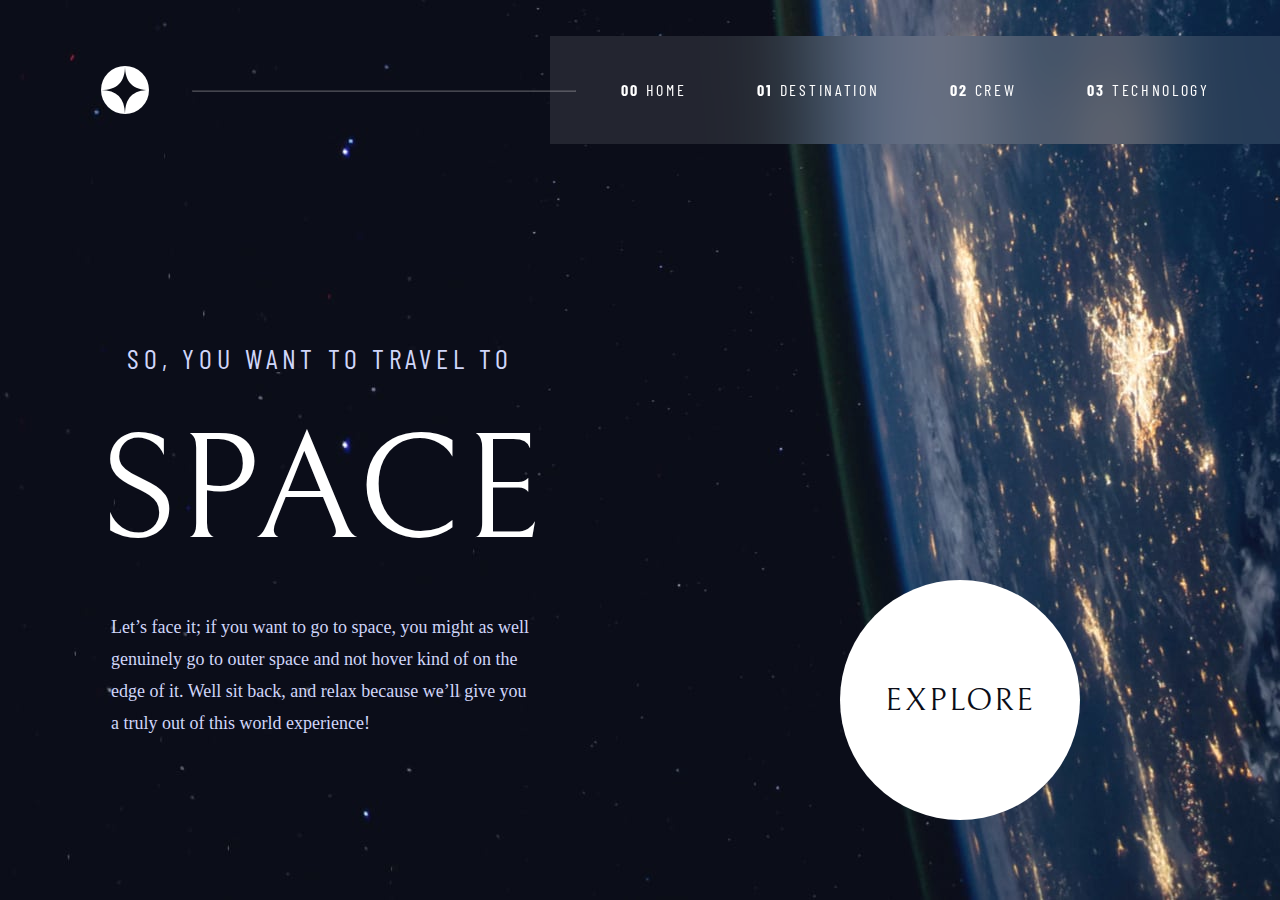
==== HTML/index.html @ 708c12c9 "Version 1 du projet" ====
<!DOCTYPE html>
<html lang="en">
<head>
  <meta charset="UTF-8">
  <meta name="viewport" content="width=device-width, initial-scale=1.0">

  <link rel="preconnect" href="https://fonts.googleapis.com">
  <link rel="preconnect" href="https://fonts.gstatic.com" crossorigin>
  <link href="https://fonts.googleapis.com/css2?family=Barlow+Condensed&display=swap" rel="stylesheet">
  <link rel="icon" type="image/png" sizes="32x32" href="../assets/favicon-32x32.png">
  <link rel="stylesheet" href="../CSS/style.css">
  <link rel="preconnect" href="https://fonts.googleapis.com">
  <link rel="preconnect" href="https://fonts.gstatic.com" crossorigin>
  <link href="https://fonts.googleapis.com/css2?family=Bellefair&display=swap" rel="stylesheet">

  
  <title>Frontend Mentor | Space tourism website</title>
</head>
<body class="flex column aic">

  <header class="flex aic jc-sb">
    <div class="logo flex jcc aic"> <img src="../assets/shared/logo.svg" alt=""> </div>
    <div class="line">
      <hr>
    </div>
    <nav class="navmenu flex aic">
      <ul class="flex jc-se">
        <li><a href=""> <b>00</b> Home </a></li>
        <li><a href=""> <b>01</b> Destination </a></li>
        <li><a href=""> <b>02</b> Crew </a></li>
        <li><a href=""> <b>03</b> Technology </a></li>
      </ul>
    </nav>
  </header>
  <section class="container flex">
    <div class="text-contain flex column jcc aic">
      <h5>  So, you want to travel to </h5>
      <h1> Space </h1>
      <p>
        Let’s face it; if you want to go to space, you might as well <br>
        genuinely go to outer space and not hover kind of on the <br>
        edge of it. Well sit back, and relax because we’ll give you <br>
        a truly out of this world experience!
      </p>
    </div>
    <div class="explor-contain flex jcc ai-end">
      <div class="explor-Hover flex jcc aic">
        <div class="explor-Idle flex jcc aic">
          <span>  Explore </span>
        </div>
      </div>
    </div>
  </section>

</body>
</html>
---- CSS/style.css ----
* {
  margin: 0;
  padding: 0;
  box-sizing: border-box;
}

.flex {
  display: flex;
}

.column {
  flex-direction: column;
}

.row {
  flex-direction: row;
}

.aic {
  align-items: center;
}

.ai-end {
  align-items: flex-end;
}

.jcc {
  justify-content: center;
}

.jc-se {
  justify-content: space-evenly;
}

.jc-sb {
  justify-content: space-between;
}

.jc-sa {
  justify-content: space-around;
}

body {
  width: 100vw;
  height: 100vh;
}

body {
  background: content-box no-repeat url("../assets/home/background-home-desktop.jpg");
  color: #FFF;
}

header {
  width: 100%;
  height: 20%;
  padding-left: 5%;
}
header .logo {
  width: 10%;
  border-radius: 50%;
}
header .line hr {
  width: 30%;
  size: 1px;
  opacity: 0.2515;
  background: #FFF;
  position: absolute;
  left: 15%;
  z-index: 1;
}
header .navmenu {
  width: 60%;
  height: 60%;
  background: rgba(255, 255, 255, 0.1);
  backdrop-filter: blur(40.7742271423px);
  transition: 0.5s ease-in-out;
}
header .navmenu ul {
  width: 100%;
}
header .navmenu li {
  list-style: none;
}
header .navmenu li:active {
  text-decoration: underline #FFF;
}
header .navmenu li:hover {
  text-decoration: underline #a5a4a4;
}
header .navmenu a {
  color: #FFF;
  font-family: Barlow Condensed;
  font-size: 16px;
  font-style: normal;
  font-weight: 400;
  text-transform: uppercase;
  line-height: normal;
  letter-spacing: 2.7px;
  text-decoration: none;
}

.container {
  width: 100%;
  height: 80%;
}
.container .text-contain {
  width: 50%;
  height: 100%;
}
.container .text-contain h5 {
  color: #D0D6F9;
  font-family: Barlow Condensed;
  font-size: 28px;
  font-style: normal;
  font-weight: 400;
  text-transform: uppercase;
  line-height: normal;
  letter-spacing: 4.725px;
}
.container .text-contain h1 {
  color: #FFF;
  font-family: Bellefair;
  font-size: 150px;
  font-style: normal;
  font-weight: 400;
  line-height: normal;
  text-transform: uppercase;
  padding: 5% 0;
}
.container .text-contain p {
  color: #D0D6F9;
  font-family: Barlow;
  font-size: 18px;
  font-style: normal;
  font-weight: 400;
  line-height: 32px;
}
.container .explor-contain {
  width: 50%;
  height: 100%;
}
.container .explor-contain .explor-Hover {
  width: 25rem;
  height: 25rem;
  border-radius: 50%;
}
.container .explor-contain .explor-Idle {
  width: 15rem;
  height: 15rem;
  border-radius: 50%;
  background-color: rgb(255, 255, 255);
}
.container .explor-contain .explor-Idle span {
  color: #0B0D17;
  font-family: Bellefair;
  font-size: 32px;
  font-style: normal;
  font-weight: 400;
  text-transform: uppercase;
  line-height: normal;
  letter-spacing: 2px;
}

/* Medium devices (landscape tablets, 768px and up) */
@media only screen and (max-width: 920px) {
  .text-contain {
    width: 50%;
    height: 100%;
  }
  .text-contain h1 {
    color: #FFF;
    font-family: Bellefair;
    font-size: 10px !important;
    font-style: normal;
    font-weight: 300;
    line-height: normal;
    text-transform: uppercase;
    padding: 5% 0;
  }
}

/*# sourceMappingURL=style.css.map */
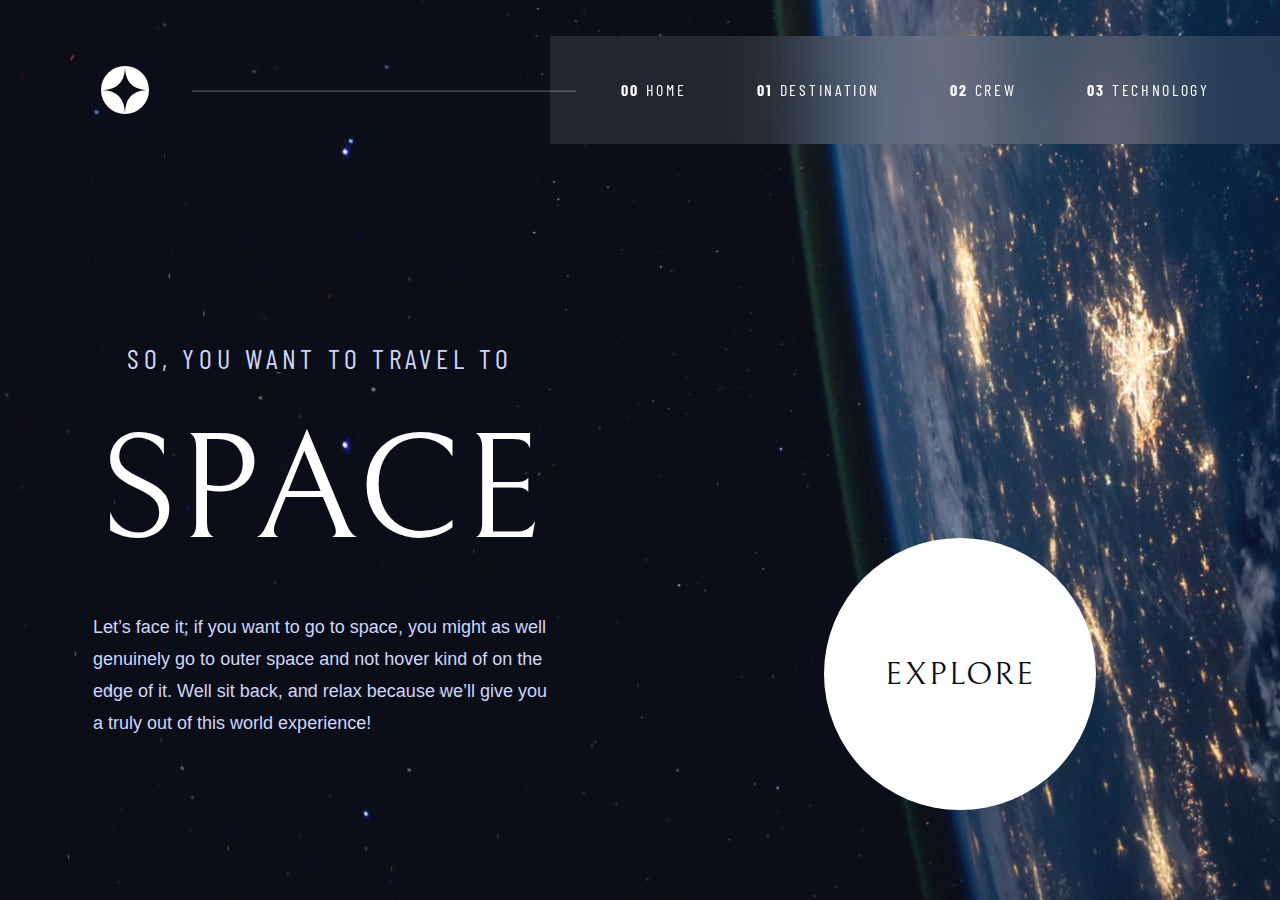
==== commit ac436a04: "Version 1; Ajout 4 premiers pages desktop et CSS" ====
--- a/HTML/index.html
+++ b/HTML/index.html
@@ -4,19 +4,19 @@
   <meta charset="UTF-8">
   <meta name="viewport" content="width=device-width, initial-scale=1.0">
 
+  <link rel="stylesheet" href="../CSS/style.css">
+  <link rel="icon" type="image/png" sizes="32x32" href="../assets/favicon-32x32.png">
+  <link rel="preconnect" href="https://fonts.googleapis.com">
+  <link rel="preconnect" href="https://fonts.gstatic.com" crossorigin>
   <link rel="preconnect" href="https://fonts.googleapis.com">
   <link rel="preconnect" href="https://fonts.gstatic.com" crossorigin>
   <link href="https://fonts.googleapis.com/css2?family=Barlow+Condensed&display=swap" rel="stylesheet">
-  <link rel="icon" type="image/png" sizes="32x32" href="../assets/favicon-32x32.png">
-  <link rel="stylesheet" href="../CSS/style.css">
-  <link rel="preconnect" href="https://fonts.googleapis.com">
-  <link rel="preconnect" href="https://fonts.gstatic.com" crossorigin>
   <link href="https://fonts.googleapis.com/css2?family=Bellefair&display=swap" rel="stylesheet">
 
   
   <title>Frontend Mentor | Space tourism website</title>
 </head>
-<body class="flex column aic">
+<body class=" index-body flex column aic">
 
   <header class="flex aic jc-sb">
     <div class="logo flex jcc aic"> <img src="../assets/shared/logo.svg" alt=""> </div>
@@ -25,14 +25,14 @@
     </div>
     <nav class="navmenu flex aic">
       <ul class="flex jc-se">
-        <li><a href=""> <b>00</b> Home </a></li>
-        <li><a href=""> <b>01</b> Destination </a></li>
-        <li><a href=""> <b>02</b> Crew </a></li>
-        <li><a href=""> <b>03</b> Technology </a></li>
+        <li><a href="index.html"> <b>00</b> Home </a></li>
+        <li><a href="destination-moon.html"> <b>01</b> Destination </a></li>
+        <li><a href="crew-commander.html"> <b>02</b> Crew </a></li>
+        <li><a href="technology-vehicle.html"> <b>03</b> Technology </a></li>
       </ul>
     </nav>
   </header>
-  <section class="container flex">
+  <section class="container flex ">
     <div class="text-contain flex column jcc aic">
       <h5>  So, you want to travel to </h5>
       <h1> Space </h1>
@@ -44,11 +44,9 @@
       </p>
     </div>
     <div class="explor-contain flex jcc ai-end">
-      <div class="explor-Hover flex jcc aic">
-        <div class="explor-Idle flex jcc aic">
+        <div class="explor flex jcc aic">
           <span>  Explore </span>
         </div>
-      </div>
     </div>
   </section>
 
--- a/CSS/style.css
+++ b/CSS/style.css
@@ -12,10 +12,6 @@
   flex-direction: column;
 }
 
-.row {
-  flex-direction: row;
-}
-
 .aic {
   align-items: center;
 }
@@ -28,6 +24,10 @@
   justify-content: center;
 }
 
+.jc-end {
+  justify-content: flex-end;
+}
+
 .jc-se {
   justify-content: space-evenly;
 }
@@ -41,11 +41,10 @@
 }
 
 body {
-  width: 100vw;
   height: 100vh;
 }
 
-body {
+.index-body {
   background: content-box no-repeat url("../assets/home/background-home-desktop.jpg");
   color: #FFF;
 }
@@ -55,11 +54,11 @@
   height: 20%;
   padding-left: 5%;
 }
-header .logo {
+header .logo, header .logo2, header .logo3, header .logo4 {
   width: 10%;
   border-radius: 50%;
 }
-header .line hr {
+header .line hr, header .line2 hr, header .line3 hr, header .line4 hr {
   width: 30%;
   size: 1px;
   opacity: 0.2515;
@@ -68,26 +67,26 @@
   left: 15%;
   z-index: 1;
 }
-header .navmenu {
+header .navmenu, header .navmenu2, header .navmenu3, header .navmenu4 {
   width: 60%;
   height: 60%;
   background: rgba(255, 255, 255, 0.1);
   backdrop-filter: blur(40.7742271423px);
   transition: 0.5s ease-in-out;
 }
-header .navmenu ul {
-  width: 100%;
-}
-header .navmenu li {
+header .navmenu ul, header .navmenu2 ul, header .navmenu3 ul, header .navmenu4 ul {
+  width: 100%;
+}
+header .navmenu li, header .navmenu2 li, header .navmenu3 li, header .navmenu4 li {
   list-style: none;
 }
-header .navmenu li:active {
+header .navmenu li:active, header .navmenu2 li:active, header .navmenu3 li:active, header .navmenu4 li:active {
   text-decoration: underline #FFF;
 }
-header .navmenu li:hover {
+header .navmenu li:hover, header .navmenu2 li:hover, header .navmenu3 li:hover, header .navmenu4 li:hover {
   text-decoration: underline #a5a4a4;
 }
-header .navmenu a {
+header .navmenu a, header .navmenu2 a, header .navmenu3 a, header .navmenu4 a {
   color: #FFF;
   font-family: Barlow Condensed;
   font-size: 16px;
@@ -129,7 +128,7 @@
 }
 .container .text-contain p {
   color: #D0D6F9;
-  font-family: Barlow;
+  font-family: Barlow, "Segoe UI", Tahoma, Geneva, Verdana, sans-serif;
   font-size: 18px;
   font-style: normal;
   font-weight: 400;
@@ -139,18 +138,15 @@
   width: 50%;
   height: 100%;
 }
-.container .explor-contain .explor-Hover {
-  width: 25rem;
-  height: 25rem;
-  border-radius: 50%;
-}
-.container .explor-contain .explor-Idle {
-  width: 15rem;
-  height: 15rem;
+.container .explor-contain .explor {
+  width: 17rem;
+  height: 17rem;
   border-radius: 50%;
   background-color: rgb(255, 255, 255);
-}
-.container .explor-contain .explor-Idle span {
+  position: absolute;
+  bottom: 10%;
+}
+.container .explor-contain .explor span {
   color: #0B0D17;
   font-family: Bellefair;
   font-size: 32px;
@@ -160,23 +156,284 @@
   line-height: normal;
   letter-spacing: 2px;
 }
+.container .explor-contain .explor .explor:hover {
+  box-shadow: 0px 0px 0px 50px rgba(255, 255, 255, 0.262745098);
+}
+
+.destination-body {
+  background: content-box no-repeat url("../assets/destination/background-destination-desktop.jpg");
+  color: #FFF;
+}
+.destination-body .subtitle {
+  width: 45%;
+  height: 10%;
+}
+.destination-body .subtitle p {
+  color: #D0D6F9;
+  font-family: Barlow Condensed;
+  font-size: 28px;
+  font-style: normal;
+  font-weight: 400;
+  text-transform: uppercase;
+  line-height: normal;
+  letter-spacing: 4.725px;
+  position: relative;
+  left: 10%;
+  text-transform: uppercase;
+}
+.destination-body .subtitle p b {
+  color: #a5a4a4;
+}
+.destination-body .container2 {
+  width: 100%;
+  height: 70%;
+}
+.destination-body .container2 .left-container {
+  width: 50%;
+  height: 100%;
+}
+.destination-body .container2 .right-container {
+  width: 50%;
+  height: 100%;
+}
+.destination-body .container2 .right-container ul {
+  width: 50%;
+}
+.destination-body .container2 .right-container li {
+  list-style: none;
+  color: #D0D6F9;
+  font-family: "Barlow Condensed";
+  font-size: 18px;
+  font-style: normal;
+  font-weight: 400;
+  line-height: normal;
+  letter-spacing: 2.7px;
+  text-decoration: none;
+  text-transform: uppercase;
+}
+.destination-body .container2 .right-container h1 {
+  color: #FFF;
+  font-family: Bellefair;
+  font-size: 100px;
+  font-style: normal;
+  font-weight: 400;
+  line-height: normal;
+  text-transform: uppercase;
+}
+.destination-body .container2 .right-container p {
+  color: #D0D6F9;
+  font-family: Barlow;
+  font-size: 18px;
+  font-style: normal;
+  font-weight: 400;
+  line-height: 32px;
+}
+.destination-body .container2 .right-container .down {
+  width: 60%;
+  height: 30%;
+}
+.destination-body .container2 .right-container .downbox {
+  width: 80%;
+}
+.destination-body .container2 .right-container hr {
+  width: 100%;
+  size: 1px;
+  opacity: 0.2515;
+  background: #383B4B;
+}
+.destination-body .container2 .right-container span {
+  color: #D0D6F9;
+  font-family: "Barlow Condensed";
+  font-size: 14px;
+  font-style: normal;
+  font-weight: 400;
+  line-height: normal;
+  letter-spacing: 2.362px;
+  text-transform: uppercase;
+}
+.destination-body .container2 .right-container h4 {
+  color: #FFF;
+  font-family: Bellefair;
+  font-size: 28px;
+  font-style: normal;
+  font-weight: 400;
+  line-height: normal;
+  text-transform: uppercase;
+}
+
+.crew-body {
+  background: content-box no-repeat url("../assets/crew/background-crew-desktop.jpg");
+  color: #FFF;
+}
+.crew-body .container3 {
+  width: 100%;
+  height: 80%;
+}
+.crew-body .container3 .textcrew-container {
+  width: 55%;
+  height: 100%;
+}
+.crew-body .container3 .textcrew-container .TitleH4 {
+  width: 65%;
+  height: 10%;
+}
+.crew-body .container3 .textcrew-container .TitleH4 h4 {
+  color: #D0D6F9;
+  font-family: Barlow Condensed;
+  font-size: 28px;
+  font-style: normal;
+  font-weight: 400;
+  text-transform: uppercase;
+  line-height: normal;
+  letter-spacing: 4.725px;
+}
+.crew-body .container3 .textcrew-container .TitleH4 h4 b {
+  color: #a5a4a4;
+}
+.crew-body .container3 .textcrew-container .txtContain {
+  width: 65%;
+  height: 60%;
+}
+.crew-body .container3 .textcrew-container .txtContain h3 {
+  color: #FFF;
+  font-family: Bellefair;
+  font-size: 32px;
+  font-style: normal;
+  font-weight: 400;
+  line-height: normal;
+  text-transform: uppercase;
+}
+.crew-body .container3 .textcrew-container .txtContain h2 {
+  color: #FFF;
+  font-family: Bellefair;
+  font-size: 56px;
+  font-style: normal;
+  font-weight: 400;
+  line-height: normal;
+  text-transform: uppercase;
+}
+.crew-body .container3 .textcrew-container .txtContain p {
+  color: #D0D6F9;
+  font-family: Barlow;
+  font-size: 18px;
+  font-style: normal;
+  font-weight: 400;
+  line-height: 32px;
+}
+.crew-body .container3 .textcrew-container .dots {
+  width: 65%;
+  height: 10%;
+  gap: 25px;
+}
+.crew-body .container3 .textcrew-container .dots .dot {
+  width: 15px;
+  height: 15px;
+  border-radius: 50%;
+  background-color: rgba(165, 164, 164, 0.3882352941);
+}
+.crew-body .container3 .textcrew-container .dots .dot1 {
+  background-color: #FFF;
+}
+.crew-body .container3 .imgcrew-container {
+  width: 45%;
+  height: 100%;
+}
+
+.technovehi-body {
+  background-image: url("../assets/technology/background-technology-desktop.jpg");
+  color: #FFF;
+}
+.technovehi-body .TitleH4 {
+  width: 50%;
+  height: 10%;
+}
+.technovehi-body .TitleH4 h4 {
+  color: #D0D6F9;
+  font-family: Barlow Condensed;
+  font-size: 28px;
+  font-style: normal;
+  font-weight: 400;
+  text-transform: uppercase;
+  line-height: normal;
+  letter-spacing: 4.725px;
+}
+.technovehi-body .TitleH4 h4 b {
+  color: #a5a4a4;
+}
+.technovehi-body .container4 {
+  width: 100%;
+  height: 80%;
+}
+.technovehi-body .lauch-desc {
+  width: 60%;
+  height: 100%;
+}
+.technovehi-body .lauch-desc .numberboxers {
+  width: 20%;
+  height: 55%;
+}
+.technovehi-body .lauch-desc .numberboxers .numerbox {
+  width: 5rem;
+  height: 5rem;
+  border-radius: 50%;
+  border: 1px solid;
+}
+.technovehi-body .lauch-desc .numberboxers .numerbox span {
+  color: #FFF;
+  text-align: center;
+  font-family: Bellefair;
+  font-size: 32px;
+  font-style: normal;
+  font-weight: 400;
+  line-height: normal;
+  letter-spacing: 2px;
+}
+.technovehi-body .lauch-desc .numberboxers .nb1 {
+  background-color: #FFF;
+  border: none;
+}
+.technovehi-body .lauch-desc .numberboxers .nb1 span {
+  color: #0B0D17;
+}
+.technovehi-body .lauch-desc .text-box {
+  width: 60%;
+  height: 55%;
+  margin-left: 5%;
+}
+.technovehi-body .lauch-desc .text-box span {
+  list-style: none;
+  color: #D0D6F9;
+  font-family: "Barlow Condensed";
+  font-size: 18px;
+  font-style: normal;
+  font-weight: 400;
+  line-height: normal;
+  letter-spacing: 2.7px;
+  text-transform: uppercase;
+}
+.technovehi-body .lauch-desc .text-box h2 {
+  color: #FFF;
+  font-family: Bellefair;
+  font-size: 56px;
+  font-style: normal;
+  font-weight: 400;
+  text-transform: uppercase;
+  line-height: normal;
+}
+.technovehi-body .lauch-desc .text-box p {
+  color: #D0D6F9;
+  font-family: Barlow;
+  font-size: 18px;
+  font-style: normal;
+  font-weight: 400;
+  line-height: 32px;
+}
+.technovehi-body .rocket-img {
+  width: 40%;
+  height: 100%;
+  padding-bottom: 2%;
+}
 
 /* Medium devices (landscape tablets, 768px and up) */
-@media only screen and (max-width: 920px) {
-  .text-contain {
-    width: 50%;
-    height: 100%;
-  }
-  .text-contain h1 {
-    color: #FFF;
-    font-family: Bellefair;
-    font-size: 10px !important;
-    font-style: normal;
-    font-weight: 300;
-    line-height: normal;
-    text-transform: uppercase;
-    padding: 5% 0;
-  }
-}
 
 /*# sourceMappingURL=style.css.map */
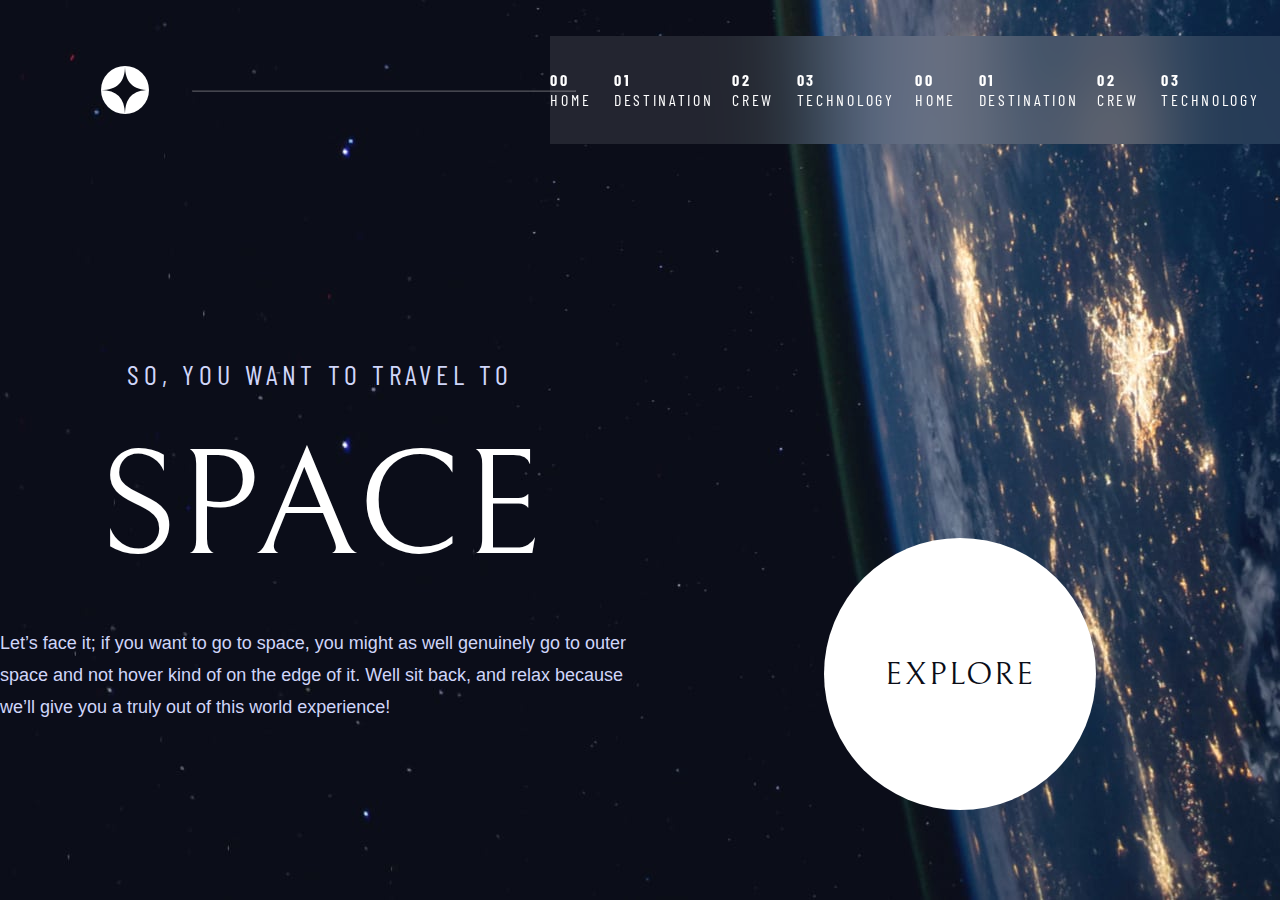
==== commit 55164d1e: "Ajout Responsivité des deux premieres pages" ====
--- a/HTML/index.html
+++ b/HTML/index.html
@@ -24,24 +24,33 @@
       <hr>
     </div>
     <nav class="navmenu flex aic">
-      <ul class="flex jc-se">
+      <ul class="burger flex jc-se">
+        <li><a href="index.html"> <b>00</b> Home </a></li>
+        <li><a href="destination-moon.html"> <b>01</b> Destination </a></li>
+        <li><a href="crew-commander.html"> <b>02</b> Crew </a></li>
+        <li><a href="technology-vehicle.html"> <b>03</b> Technology </a></li>
+      </ul>
+      <ul class=" menulist flex jc-se">
         <li><a href="index.html"> <b>00</b> Home </a></li>
         <li><a href="destination-moon.html"> <b>01</b> Destination </a></li>
         <li><a href="crew-commander.html"> <b>02</b> Crew </a></li>
         <li><a href="technology-vehicle.html"> <b>03</b> Technology </a></li>
       </ul>
     </nav>
+    
   </header>
   <section class="container flex ">
     <div class="text-contain flex column jcc aic">
       <h5>  So, you want to travel to </h5>
       <h1> Space </h1>
-      <p>
-        Let’s face it; if you want to go to space, you might as well <br>
-        genuinely go to outer space and not hover kind of on the <br>
-        edge of it. Well sit back, and relax because we’ll give you <br>
-        a truly out of this world experience!
-      </p>
+      <div class="txt">
+        <p>
+          Let’s face it; if you want to go to space, you might as well <!-- <br> -->
+          genuinely go to outer space and not hover kind of on the <!-- <br> -->
+          edge of it. Well sit back, and relax because we’ll give you <!-- <br> -->
+          a truly out of this world experience!
+        </p>
+      </div>
     </div>
     <div class="explor-contain flex jcc ai-end">
         <div class="explor flex jcc aic">
